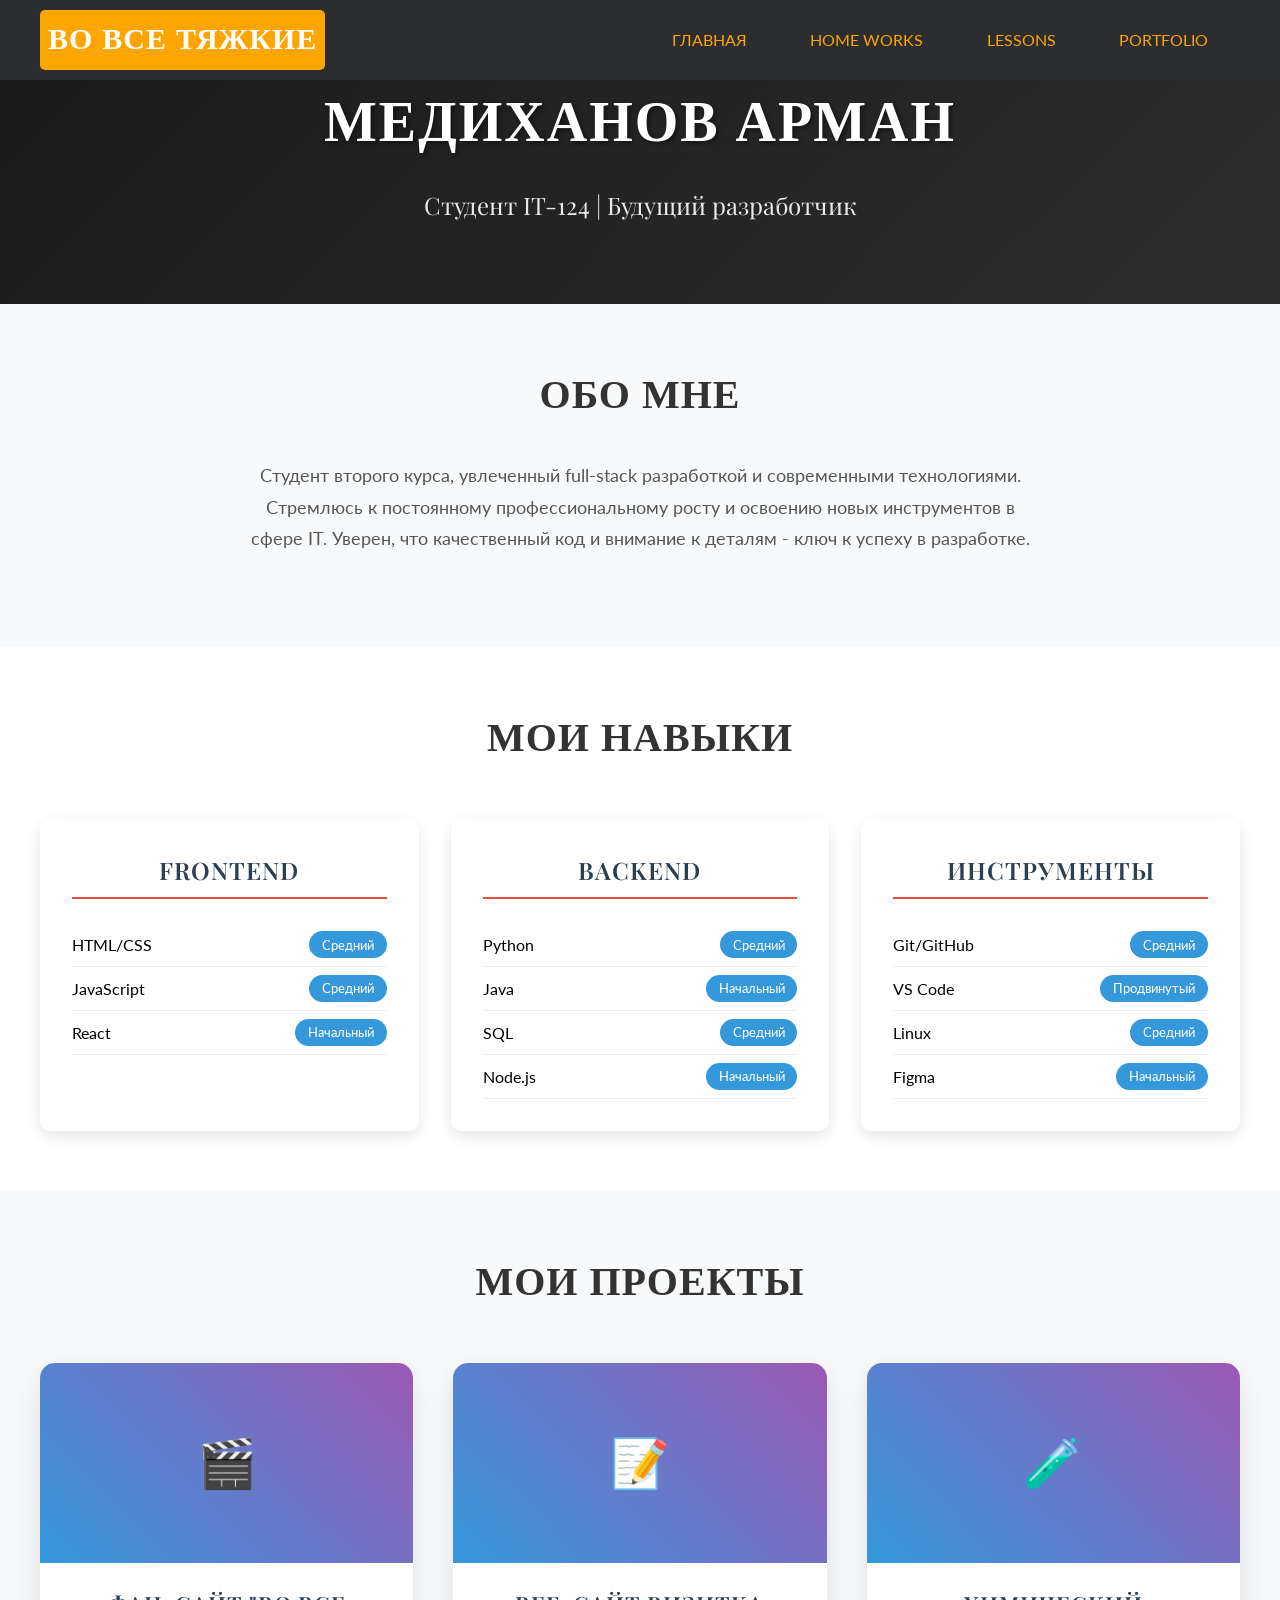
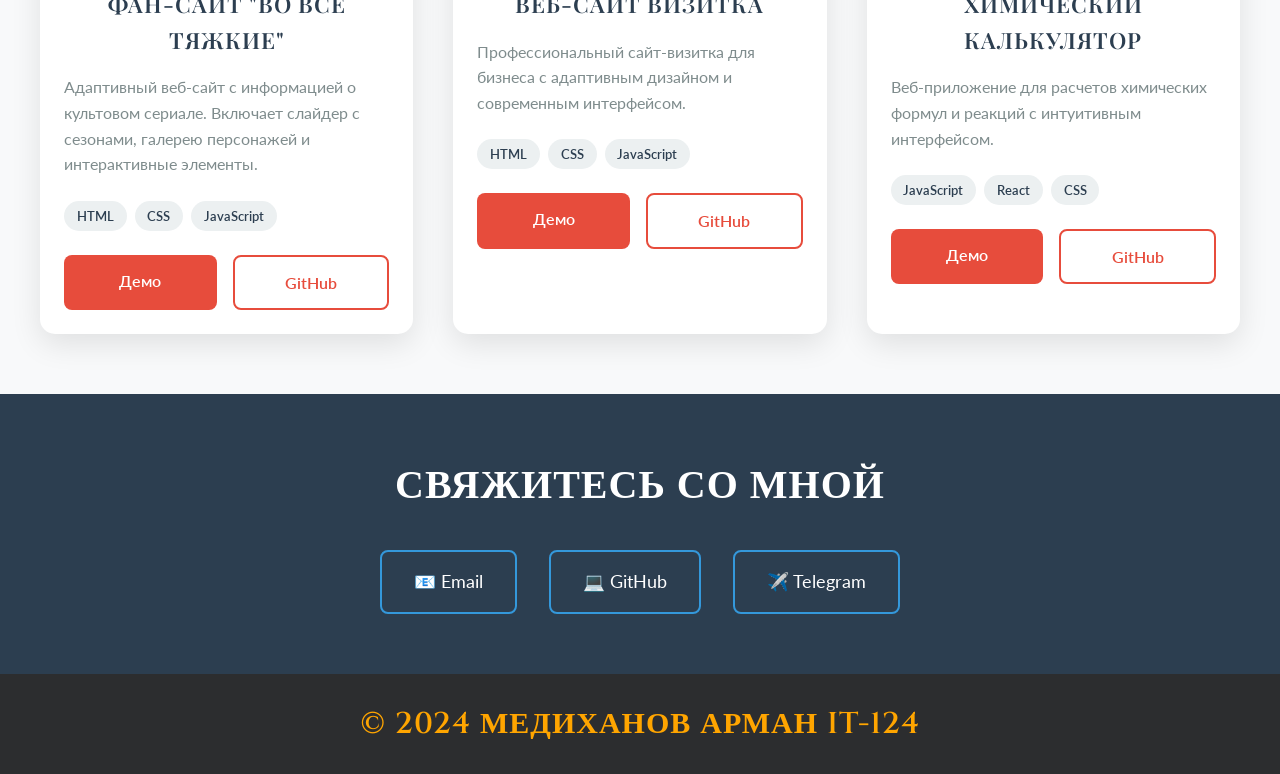
==== pages/portfolio.html @ 0711fdb1 "SECOND COMMIT" ====
<!DOCTYPE html>
<html lang="ru">
<head>
    <meta charset="UTF-8">
    <title>Моё Портфолио - Медиханов Арман</title>
    <link rel="stylesheet" href="../css/style.css">
    <link rel="stylesheet" href="../css/core.css">
    <link rel="preconnect" href="https://fonts.googleapis.com">
    <link rel="preconnect" href="https://fonts.gstatic.com" crossorigin>
    <link href="https://fonts.googleapis.com/css2?family=Cinzel:wght@400;600;700&family=Playfair+Display:wght@400;500;600&family=Lato:wght@300;400;700&display=swap" rel="stylesheet">
</head>
<body>

<div class="wrapper">
    <div class="header">
        <div class="container">
            <div class="inner_header">
                <a href="../index.html">
                    <div class="logotype">
                        <h2>Во все тяжкие</h2>
                    </div>
                </a>
                <ul class="menu">
                    <li class="menu_link">
                        <a href="../index.html">Главная</a>
                    </li>
                    <li class="menu_link">
                        <a href="home_works.html">Home Works</a>
                    </li>
                    <li class="menu_link">
                        <a href="lessons.html">Lessons</a>
                    </li>
                    <li class="menu_link">
                        <a href="portfolio.html">Portfolio</a>
                    </li>
                </ul>
            </div>
        </div>
    </div>

    <!-- Герой секция -->
    <section class="portfolio-hero fade-in">
        <div class="container">
            <h1>Медиханов Арман</h1>
            <div class="subtitle">Студент IT-124 | Будущий разработчик</div>
        </div>
    </section>

    <!-- Обо мне -->
    <section class="about-section">
        <div class="container">
            <div class="about-content fade-in">
                <h2>Обо мне</h2>
                <div class="about-text">
                    <p>Студент второго курса, увлеченный full-stack разработкой и современными технологиями. 
                    Стремлюсь к постоянному профессиональному росту и освоению новых инструментов в сфере IT. 
                    Уверен, что качественный код и внимание к деталям - ключ к успеху в разработке.</p>
                </div>
            </div>
        </div>
    </section>

    <!-- Навыки -->
    <section class="skills-section">
        <div class="container">
            <h2>Мои навыки</h2>
            <div class="skills-grid">
                <div class="skill-category fade-in">
                    <h3>Frontend</h3>
                    <ul class="skill-list">
                        <li>HTML/CSS <span class="skill-level">Средний</span></li>
                        <li>JavaScript <span class="skill-level">Средний</span></li>
                        <li>React <span class="skill-level">Начальный</span></li>
                    </ul>
                </div>
                <div class="skill-category fade-in">
                    <h3>Backend</h3>
                    <ul class="skill-list">
                        <li>Python <span class="skill-level">Средний</span></li>
                        <li>Java <span class="skill-level">Начальный</span></li>
                        <li>SQL <span class="skill-level">Средний</span></li>
                        <li>Node.js <span class="skill-level">Начальный</span></li>
                    </ul>
                </div>
                <div class="skill-category fade-in">
                    <h3>Инструменты</h3>
                    <ul class="skill-list">
                        <li>Git/GitHub <span class="skill-level">Средний</span></li>
                        <li>VS Code <span class="skill-level">Продвинутый</span></li>
                        <li>Linux <span class="skill-level">Средний</span></li>
                        <li>Figma <span class="skill-level">Начальный</span></li>
                    </ul>
                </div>
            </div>
        </div>
    </section>

    <!-- Проекты -->
    <section class="projects-section">
        <div class="container">
            <h2>Мои проекты</h2>
            <div class="projects-grid">
                <!-- Проект 1 -->
                <div class="project-card fade-in">
                    <div class="project-image">
                        🎬
                    </div>
                    <div class="project-content">
                        <h3>Фан-сайт "Во все тяжкие"</h3>
                        <p>Адаптивный веб-сайт с информацией о культовом сериале. Включает слайдер с сезонами, галерею персонажей и интерактивные элементы.</p>
                        <div class="tech-stack">
                            <span class="tech-tag">HTML</span>
                            <span class="tech-tag">CSS</span>
                            <span class="tech-tag">JavaScript</span>
                        </div>
                        <div class="project-links">
                            <a href="../index.html" class="project-link primary">Демо</a>
                            <a href="#" class="project-link secondary">GitHub</a>
                        </div>
                    </div>
                </div>

                <!-- Проект 2 -->
                <div class="project-card fade-in">
                    <div class="project-image">
                        📝
                    </div>
                    <div class="project-content">
                        <h3>Веб-сайт визитка</h3>
                        <p>Профессиональный сайт-визитка для бизнеса с адаптивным дизайном и современным интерфейсом.</p>
                        <div class="tech-stack">
                            <span class="tech-tag">HTML</span>
                            <span class="tech-tag">CSS</span>
                            <span class="tech-tag">JavaScript</span>
                        </div>
                        <div class="project-links">
                            <a href="https://example.com" class="project-link primary">Демо</a>
                            <a href="#" class="project-link secondary">GitHub</a>
                        </div>
                    </div>
                </div>

                <!-- Проект 3 -->
                <div class="project-card fade-in">
                    <div class="project-image">
                        🧪
                    </div>
                    <div class="project-content">
                        <h3>Химический калькулятор</h3>
                        <p>Веб-приложение для расчетов химических формул и реакций с интуитивным интерфейсом.</p>
                        <div class="tech-stack">
                            <span class="tech-tag">JavaScript</span>
                            <span class="tech-tag">React</span>
                            <span class="tech-tag">CSS</span>
                        </div>
                        <div class="project-links">
                            <a href="#" class="project-link primary">Демо</a>
                            <a href="#" class="project-link secondary">GitHub</a>
                        </div>
                    </div>
                </div>
            </div>
        </div>
    </section>

    <!-- Контакты -->
    <section class="contact-section">
        <div class="container">
            <h2>Свяжитесь со мной</h2>
            <div class="contact-links">
                <a href="" class="contact-link">
                    📧 Email
                </a>
                <a href="" class="contact-link">
                    💻 GitHub
                </a>
                <a href="" class="contact-link">
                    ✈️ Telegram
                </a>
            </div>
        </div>
    </section>

    <!-- Футер -->
    <div class="footer">
        <div class="container">
            <a href="#">
                <div class="inner_footer">
                    <h2>© 2024 Медиханов Арман IT-124</h2>
                </div>
            </a>
        </div>
    </div>
</div>

<script>
// Простая анимация появления элементов при скролле
const observerOptions = {
    threshold: 0.1,
    rootMargin: '0px 0px -50px 0px'
};

const observer = new IntersectionObserver((entries) => {
    entries.forEach(entry => {
        if (entry.isIntersecting) {
            entry.target.style.opacity = '1';
            entry.target.style.transform = 'translateY(0)';
        }
    });
}, observerOptions);

// Применяем к элементам с классом fade-in
document.addEventListener('DOMContentLoaded', () => {
    const fadeElements = document.querySelectorAll('.fade-in');
    fadeElements.forEach(el => {
        el.style.opacity = '0';
        el.style.transform = 'translateY(30px)';
        el.style.transition = 'opacity 0.6s ease, transform 0.6s ease';
        observer.observe(el);
    });
});
</script>

</body>
<script src="../js/main.js"></script>
<script src="../js/modal.js"></script>
</html>
---- css/style.css ----
/* HEADER */

.header {
    height: 80px;
    background: #2c2d2f;
    display: flex;
    align-items: center;
    width: 100%;
    position: fixed;
    top: 0;
    z-index: 2;
}

.inner_header {
    height: 100%;
    display: flex;
    align-items: center;
    justify-content: space-between;
}

/* LOGOTYPE */

.logotype {
    display: flex;
    align-items: center;
    justify-content: center;
    font-size: 22px;
    height: 60px;
    width: fit-content;
    background: var(--orange);
    padding: 8px;
    color: white;
    border-radius: 5px;
    cursor: pointer;
}

/* HEADER MENU */

.menu {
    display: flex;
    justify-content: space-around;
    width: 600px;
}

.menu_link a {
    color: var(--orange);
    text-transform: uppercase;
}

.menu_link a:hover {
    text-decoration: underline;
}

/* MAIN BLOCK */

.main_block {
    padding: 100px 0;
    background: black;
}

/* BUTTONS COLOR PICKER */

.colors-buttons {
    display: flex;
    justify-content: space-between;
    margin-top: 50px;
}

.btn-color {
    border-radius: 20px;
    border-color: white !important;
}

/* FOOTER */

.footer {
    background: #2c2d2f;
    width: 100%;
}

.inner_footer {
    display: flex;
    align-items: center;
    justify-content: center;
    height: 100px;
}

.footer h2 {
    text-transform: uppercase;
    color: var(--orange);
    font-weight: 600;
}


/* SLIDER BLOCK */

.slider_block {
    padding: 100px 0;
    background: black;
}

.slider {
    position: relative;
    width: 100%;
    height: 300px;
    overflow: hidden;
    border: 3px solid var(--orange);
    border-radius: 20px;
    display: flex;
    align-items: center;
    justify-content: space-between;
    padding: 0 30px;
}

.slide {
    position: absolute;
    top: 60px;
    left: 0;
    width: 100%;
    height: 100%;
    display: none;
    transition: opacity 0.5s ease-in-out;
}

.slide_card {
    color: white;
    margin: 0 auto;
    width: 500px;
    text-align: center;
}

.slide_card h3 {
    color: white;
    text-transform: uppercase;
    font-size: 22px;
}

.slide_card p {
    font-size: 16px;
    text-align: justify;
    margin: 10px 0;
}

.slide_card a {
    color: var(--orange);
    text-decoration: underline;
}

.slide.active_slide {
    display: block;
}

/* VIDEO BLOCK */

.block_video {
    background: black;
    padding: 100px 0;
}

.inner_block_video {
    display: flex;
    justify-content: center;
    margin-top: 50px;
}

/* MODAL */

.modal {
    position: fixed;
    height: 100%;
    width: 100%;
    top: 0;
    left: 0;
    z-index: 2;
    background: rgba(0, 0, 0, 0.8);
    display: none;
}

.modal_dialog {
    max-width: 500px;
    margin: 150px auto;
}

.modal_content {
    position: relative;
    width: 100%;
    padding: 40px;
    background-color: black;
    border: 2px solid var(--orange);
    border-radius: 4px;
    max-height: 80vh;
    overflow-y: auto;
}

.modal_content form {
    display: flex;
    flex-direction: column;
    align-items: center;
}

.modal_close {
    position: absolute;
    top: 8px;
    right: 14px;
    font-size: 30px;
    color: red;
    opacity: 0.5;
    font-weight: 700;
    border: none;
    background-color: transparent;
    cursor: pointer;
}

.modal_title {
    text-align: center;
    font-size: 22px;
    text-transform: uppercase;
    color: white;
}

.modal_input, .btn_min {
    width: 100% !important;
    margin-top: 10px;
}


/*-------BOTTLE-------*/

.botlle {
    background: black;
    padding: 100px 0;
}

.bottle_inner {
    display: flex;
    justify-content: center;
    align-items: center;
}

.bowl {
    position: relative;
    width: 300px;
    height: 300px;
    background: rgba(255, 255, 255, 0.1);
    border-radius: 50%;
    border: 8px solid transparent;
    animation: animate 5s linear infinite;
    transform-origin: bottom center;
    animation-play-state: run;
}

@keyframes animate {
    0% {
        transform: rotate(0deg);
    }
    25% {
        transform: rotate(22deg);
    }
    50% {
        transform: rotate(0deg);
    }
    75% {
        transform: rotate(-22deg);
    }
    100% {
        filter: hue-rotate(360deg);
    }
}

.bowl::before {
    content: "";
    position: absolute;
    top: -15px;
    left: 50%;
    transform: translateX(-50%);
    width: 40%;
    height: 30px;
    border: 15px solid #444;
    border-radius: 50%;
    box-shadow: 0 10px #222;

}

.bowl::after {
    content: "";
    position: absolute;
    top: 35%;
    left: 50%;
    transform: translate(-50%, -50%);
    width: 150px;
    height: 60px;
    background: rgba(255, 255, 255, 0.05);
    transform-origin: center;
    animation: animatebowlshadow 5s linear infinite;
    border-radius: 50%;
    animation-play-state: running;

}


@keyframes animatebowlshadow {
    0% {
        left: 50%;
        width: 150px;
        height: 60px;
    }
    25% {
        left: 55%;
        width: 140px;
        height: 65px;
    }
    50% {
        left: 50%;
        width: 150px;
        height: 60px;
    }
    75% {
        left: 45%;
        width: 140px;
        height: 65px;
    }
    100% {


    }
}


.liquid {
    position: absolute;
    top: 50%;
    left: 5px;
    right: 5px;
    bottom: 5px;
    background: #1ae907;
    border-bottom-left-radius: 150px;
    border-bottom-right-radius: 150px;
    filter: drop-shadow(0 0 80px #1ae907);
    transform-origin: top center;
    animation: animateliquid 5s linear infinite;
    animation-play-state: running;
}

@keyframes animateliquid {
    0% {
        transform: rotate(0deg);
    }
    25% {
        transform: rotate(-22deg);
    }
    30% {
        transform: rotate(-23deg);
    }
    50% {
        transform: rotate(0deg);
    }
    75% {
        transform: rotate(22deg);
    }
    80% {
        transform: rotate(23deg);
    }
    100% {
        transform: rotate(0deg);
    }


}

.liquid::before {
    content: "";
    position: absolute;
    top: -10px;
    width: 100%;
    height: 20px;
    background: #15be05;
    border-radius: 50%;
    filter: drop-shadow(0 0 80px #15be05);
}

.shadow {
    position: absolute;
    top: calc(50% + 150px);
    left: 50%;
    transform: translate(-50%, -50%);
    width: 260px;
    height: 40px;
    background: rgba(0, 0, 0, 0.5);
    border-radius: 50%;
    animation: animateshadow 5s linear infinite;
    animation-play-state: running;

}

@keyframes animateshadow {
    0% {
        left: 50%;
        width: 260px;
        height: 40px;
        top: calc(50% + 150px);

    }

    25% {
        left: 55%;
        width: 265px;
        height: 30px;
        top: calc(50% + 130px);

    }
    50% {
        left: 50%;
        width: 260px;
        height: 40px;
        top: calc(50% + 150px);

    }
    75% {
        left: 45%;
        width: 265px;
        height: 30px;
        top: calc(50% + 130px);

    }
    100% {
    }
}

/* FILM GALLERY */

.film_gallery {
    background: black;
    padding: 100px 0;
}

.inner_gallery {
    display: grid;
    grid-template-columns: repeat(3, 1fr);
    gap: 30px;
    margin-top: 50px;
}

.gallery_item {
    position: relative;
    border: 3px solid var(--orange);
    border-radius: 10px;
    overflow: hidden;
    transition: transform 0.3s ease;
}

.gallery_item:hover {
    transform: translateY(-10px);
}

.gallery_item img {
    width: 100%;
    height: 400px;
    object-fit: cover;
    display: block;
}

.film_info {
    position: absolute;
    bottom: 0;
    left: 0;
    right: 0;
    background: rgba(0, 0, 0, 0.8);
    padding: 15px;
    text-align: center;
}

.film_info h4 {
    color: var(--orange);
    margin-bottom: 5px;
}

.film_info p {
    color: white;
    font-size: 16px;
}

/* QUOTES BLOCK */

.quotes_block {
    background: black;
    padding: 100px 0;
}

.inner_quotes {
    display: grid;
    grid-template-columns: repeat(3, 1fr);
    gap: 30px;
    margin-top: 50px;
}

.quote_item {
    background: rgba(255, 165, 0, 0.1);
    border: 2px solid var(--orange);
    border-radius: 10px;
    padding: 30px;
    text-align: center;
    transition: background 0.3s ease;
}

.quote_item:hover {
    background: rgba(255, 165, 0, 0.2);
}

.quote_item p {
    color: white;
    font-size: 20px;
    font-style: italic;
    margin-bottom: 15px;
}

.quote_item span {
    color: var(--orange);
    font-size: 16px;
}

/* PORTFOLIO */
/* Стили для портфолио */

/* ===== PORTFOLIO STYLES ===== */
.portfolio-hero {
    background: linear-gradient(135deg, #1a1a1a 0%, #2d2d2d 100%);
    color: white;
    padding: 80px 0;
    text-align: center;
    font-family: 'Cinzel', serif;
}

.portfolio-hero h1 {
    font-size: 3.5rem;
    margin-bottom: 1rem;
    font-weight: 700;
    text-shadow: 2px 2px 4px rgba(0,0,0,0.5);
}

.portfolio-hero .subtitle {
    font-size: 1.5rem;
    font-family: 'Playfair Display', serif;
    opacity: 0.9;
}

.about-section {
    padding: 60px 0;
    background: #f8f9fa;
}

.about-content {
    max-width: 800px;
    margin: 0 auto;
    text-align: center;
}

.about-content h2 {
    font-family: 'Cinzel', serif;
    font-size: 2.5rem;
    margin-bottom: 2rem;
    color: #333;
}

.about-text {
    font-family: 'Lato', sans-serif;
    font-size: 1.1rem;
    line-height: 1.8;
    color: #555;
    margin-bottom: 2rem;
}

.skills-section {
    padding: 60px 0;
    background: white;
}

.skills-section h2 {
    font-family: 'Cinzel', serif;
    text-align: center;
    font-size: 2.5rem;
    margin-bottom: 3rem;
    color: #333;
}

.skills-grid {
    display: grid;
    grid-template-columns: repeat(auto-fit, minmax(250px, 1fr));
    gap: 2rem;
    max-width: 1200px;
    margin: 0 auto;
}

.skill-category {
    background: #fff;
    padding: 2rem;
    border-radius: 10px;
    box-shadow: 0 5px 15px rgba(0,0,0,0.1);
    transition: transform 0.3s ease;
}

.skill-category:hover {
    transform: translateY(-5px);
}

.skill-category h3 {
    font-family: 'Playfair Display', serif;
    font-size: 1.5rem;
    margin-bottom: 1.5rem;
    color: #2c3e50;
    border-bottom: 2px solid #e74c3c;
    padding-bottom: 0.5rem;
}

.skill-list {
    list-style: none;
    padding: 0;
}

.skill-list li {
    font-family: 'Lato', sans-serif;
    padding: 0.5rem 0;
    border-bottom: 1px solid #ecf0f1;
    display: flex;
    justify-content: space-between;
    align-items: center;
}

.skill-level {
    background: #3498db;
    color: white;
    padding: 0.2rem 0.8rem;
    border-radius: 20px;
    font-size: 0.8rem;
}

.projects-section {
    padding: 60px 0;
    background: #f8f9fa;
}

.projects-section h2 {
    font-family: 'Cinzel', serif;
    text-align: center;
    font-size: 2.5rem;
    margin-bottom: 3rem;
    color: #333;
}

.projects-grid {
    display: grid;
    grid-template-columns: repeat(auto-fit, minmax(350px, 1fr));
    gap: 2.5rem;
    max-width: 1200px;
    margin: 0 auto;
}

.project-card {
    background: white;
    border-radius: 15px;
    overflow: hidden;
    box-shadow: 0 10px 30px rgba(0,0,0,0.1);
    transition: all 0.3s ease;
    position: relative;
}

.project-card:hover {
    transform: translateY(-10px);
    box-shadow: 0 20px 40px rgba(0,0,0,0.15);
}

.project-image {
    height: 200px;
    background: linear-gradient(45deg, #3498db, #9b59b6);
    display: flex;
    align-items: center;
    justify-content: center;
    color: white;
    font-size: 3rem;
}

.project-content {
    padding: 1.5rem;
}

.project-content h3 {
    font-family: 'Playfair Display', serif;
    font-size: 1.4rem;
    margin-bottom: 1rem;
    color: #2c3e50;
}

.project-content p {
    font-family: 'Lato', sans-serif;
    color: #7f8c8d;
    line-height: 1.6;
    margin-bottom: 1.5rem;
}

.tech-stack {
    display: flex;
    flex-wrap: wrap;
    gap: 0.5rem;
    margin-bottom: 1.5rem;
}

.tech-tag {
    background: #ecf0f1;
    color: #2c3e50;
    padding: 0.3rem 0.8rem;
    border-radius: 15px;
    font-size: 0.8rem;
    font-family: 'Lato', sans-serif;
    font-weight: 600;
}

.project-links {
    display: flex;
    gap: 1rem;
}

.project-link {
    flex: 1;
    text-align: center;
    padding: 0.8rem;
    border-radius: 8px;
    text-decoration: none;
    font-family: 'Lato', sans-serif;
    font-weight: 600;
    transition: all 0.3s ease;
}

.project-link.primary {
    background: #e74c3c;
    color: white;
}

.project-link.secondary {
    background: transparent;
    color: #e74c3c;
    border: 2px solid #e74c3c;
}

.project-link:hover {
    transform: scale(1.05);
}

.contact-section {
    padding: 60px 0;
    background: #2c3e50;
    color: white;
    text-align: center;
}

.contact-section h2 {
    font-family: 'Cinzel', serif;
    font-size: 2.5rem;
    margin-bottom: 2rem;
}

.contact-links {
    display: flex;
    justify-content: center;
    gap: 2rem;
    flex-wrap: wrap;
}

.contact-link {
    display: flex;
    align-items: center;
    gap: 0.5rem;
    color: white;
    text-decoration: none;
    font-family: 'Lato', sans-serif;
    font-size: 1.1rem;
    padding: 1rem 2rem;
    border: 2px solid #3498db;
    border-radius: 8px;
    transition: all 0.3s ease;
}

.contact-link:hover {
    background: #3498db;
    transform: translateY(-3px);
}

/* Анимации */
@keyframes fadeInUp {
    from {
        opacity: 0;
        transform: translateY(30px);
    }
    to {
        opacity: 1;
        transform: translateY(0);
    }
}

.fade-in {
    animation: fadeInUp 0.8s ease-out;
}

/* Адаптивность */
@media (max-width: 768px) {
    .portfolio-hero h1 {
        font-size: 2.5rem;
    }
    
    .skills-grid {
        grid-template-columns: 1fr;
    }
    
    .projects-grid {
        grid-template-columns: 1fr;
    }
    
    .contact-links {
        flex-direction: column;
        align-items: center;
    }
}
---- css/core.css ----
* {
    margin: 0;
    padding: 0;
    box-sizing: border-box;
}

.container {
    width: 1200px;
    margin: 0 auto;
}

body {
    font-family: 'Lato', 'Segoe UI', Tahoma, Geneva, Verdana, sans-serif;
    background: #c2d0d0;
    line-height: 1.6;
    font-weight: 400;
}

.btn {
    width: 250px;
    height: 50px;
    font-size: 20px;
    cursor: pointer;
    border: 1px solid var(--orange);
    background: black;
    color: var(--orange);
    border-radius: 8px;
}

.btn:hover {
    background: #414349;
}

.btn:active {
    background: #56585D;
    border: 2px solid var(--orange);
}

a {
    text-decoration: none;
}

li {
    list-style: none;
}

h1 {
    font-family: 'Cinzel', 'Georgia', 'Times New Roman', serif;
    font-size: 70px;
    color: white;
    text-align: center;
    margin: 0 auto;
    text-transform: uppercase;
    font-weight: 700;
    letter-spacing: 2px;
}

h2 {
   font-family: 'Cinzel', 'Georgia', 'Times New Roman', serif;
    font-size: 30px;
    color: white;
    text-align: center;
    margin: 0 auto;
    text-transform: uppercase;
    font-weight: 600;
    letter-spacing: 1px;
}

h3 {
    font-family: 'Playfair Display', 'Georgia', serif;
    font-size: 30px;
    color: white;
    text-align: center;
    margin: 0 auto;
    text-transform: uppercase;
    font-weight: 600;
    letter-spacing: 1px;
}

h4 {
    font-family: 'Playfair Display', 'Georgia', serif;
    font-size: 24px;
    color: white;
    text-transform: uppercase;
    font-weight: 600;
}

strong {
    color: #F79300;
}

label {
    font-size: 24px;
    color: var(--orange);
}

input {
    width: 350px;
    height: 50px;
    font-size: 20px;
    padding-left: 5px;
    color: var(--orange);
    background: black;
    border: 2px solid var(--orange);
}

.checker {
    color: white;
    font-size: 30px;
}

.btn-slide {
    display: block;
    width: 100px;
    height: 100px;
    background: var(--orange);
    color: black;
    font-size: 20px;
    text-transform: uppercase;
    border-radius: 50%;
    font-weight: 800;
    z-index: 1;
}

.btn-slide:hover {
    background: #b68733 !important;
    cursor: pointer;
    color: white;
}

:root {
    --orange: orange
}
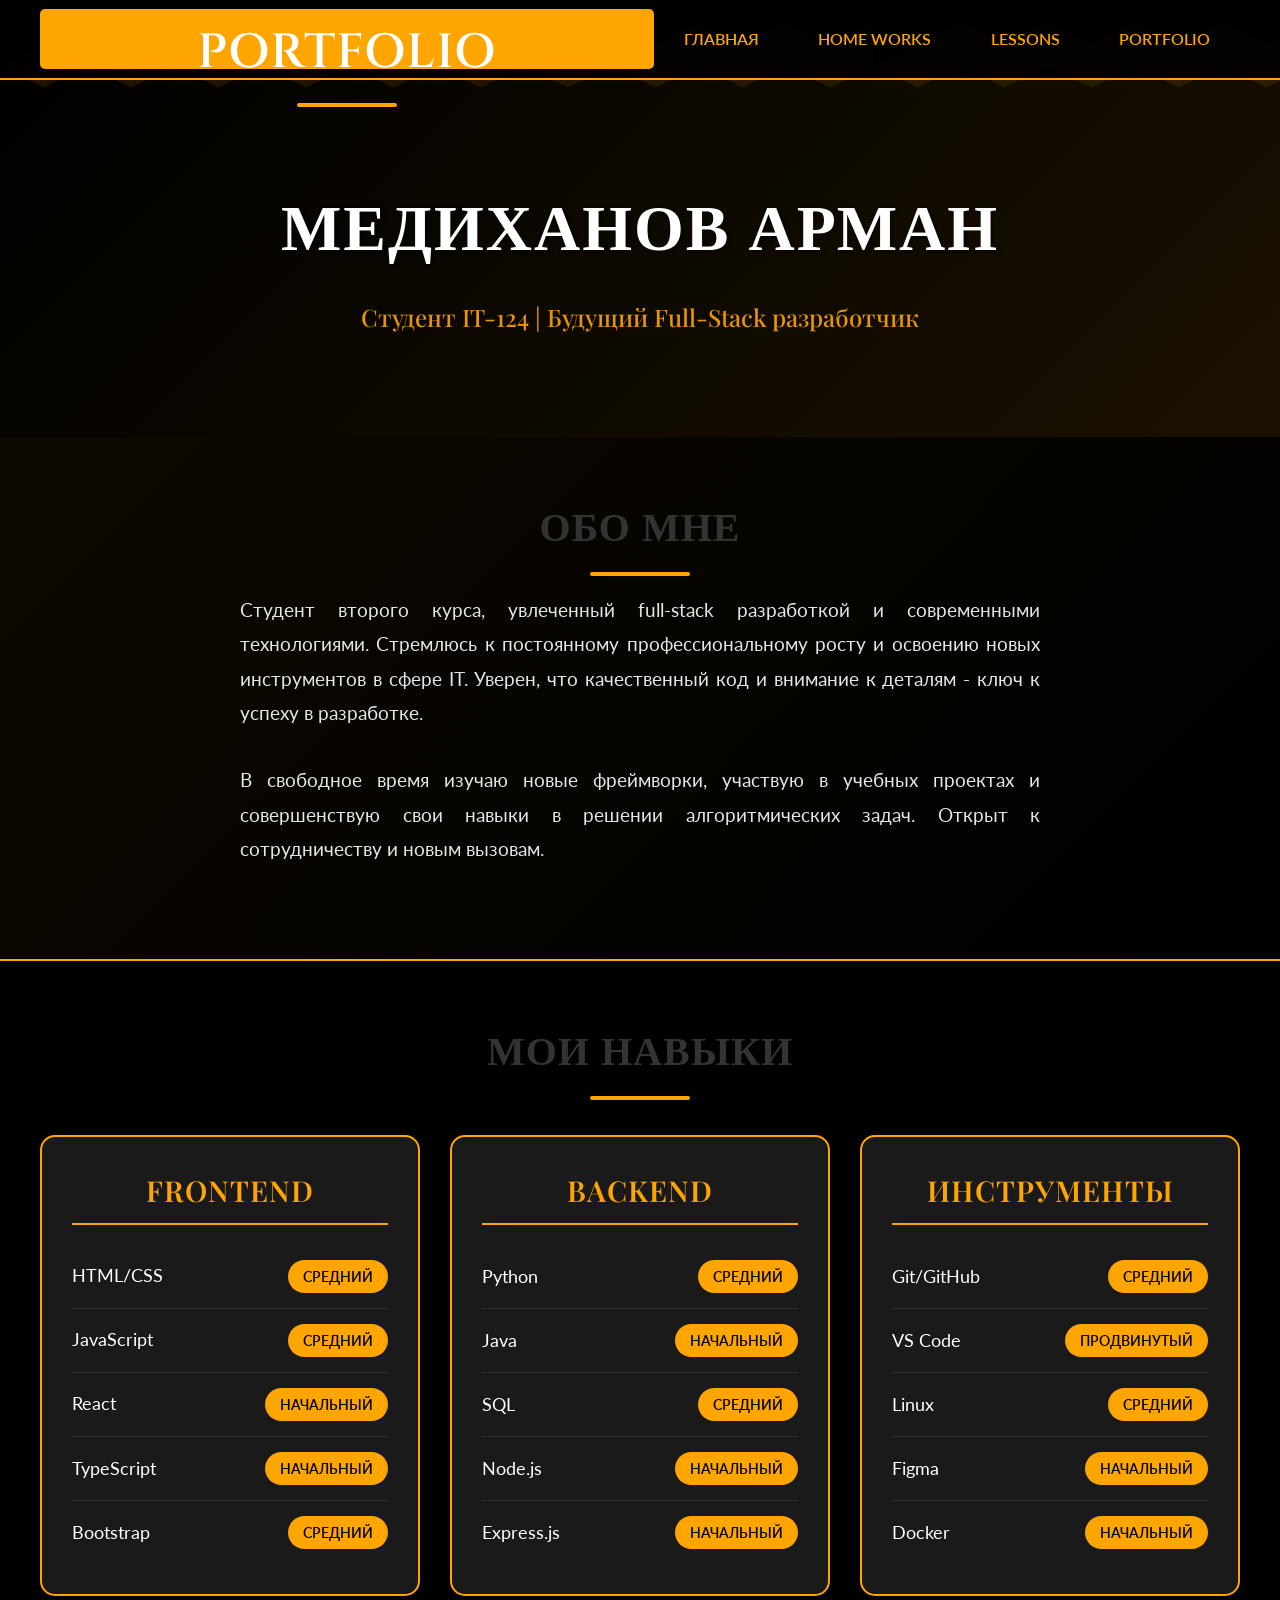
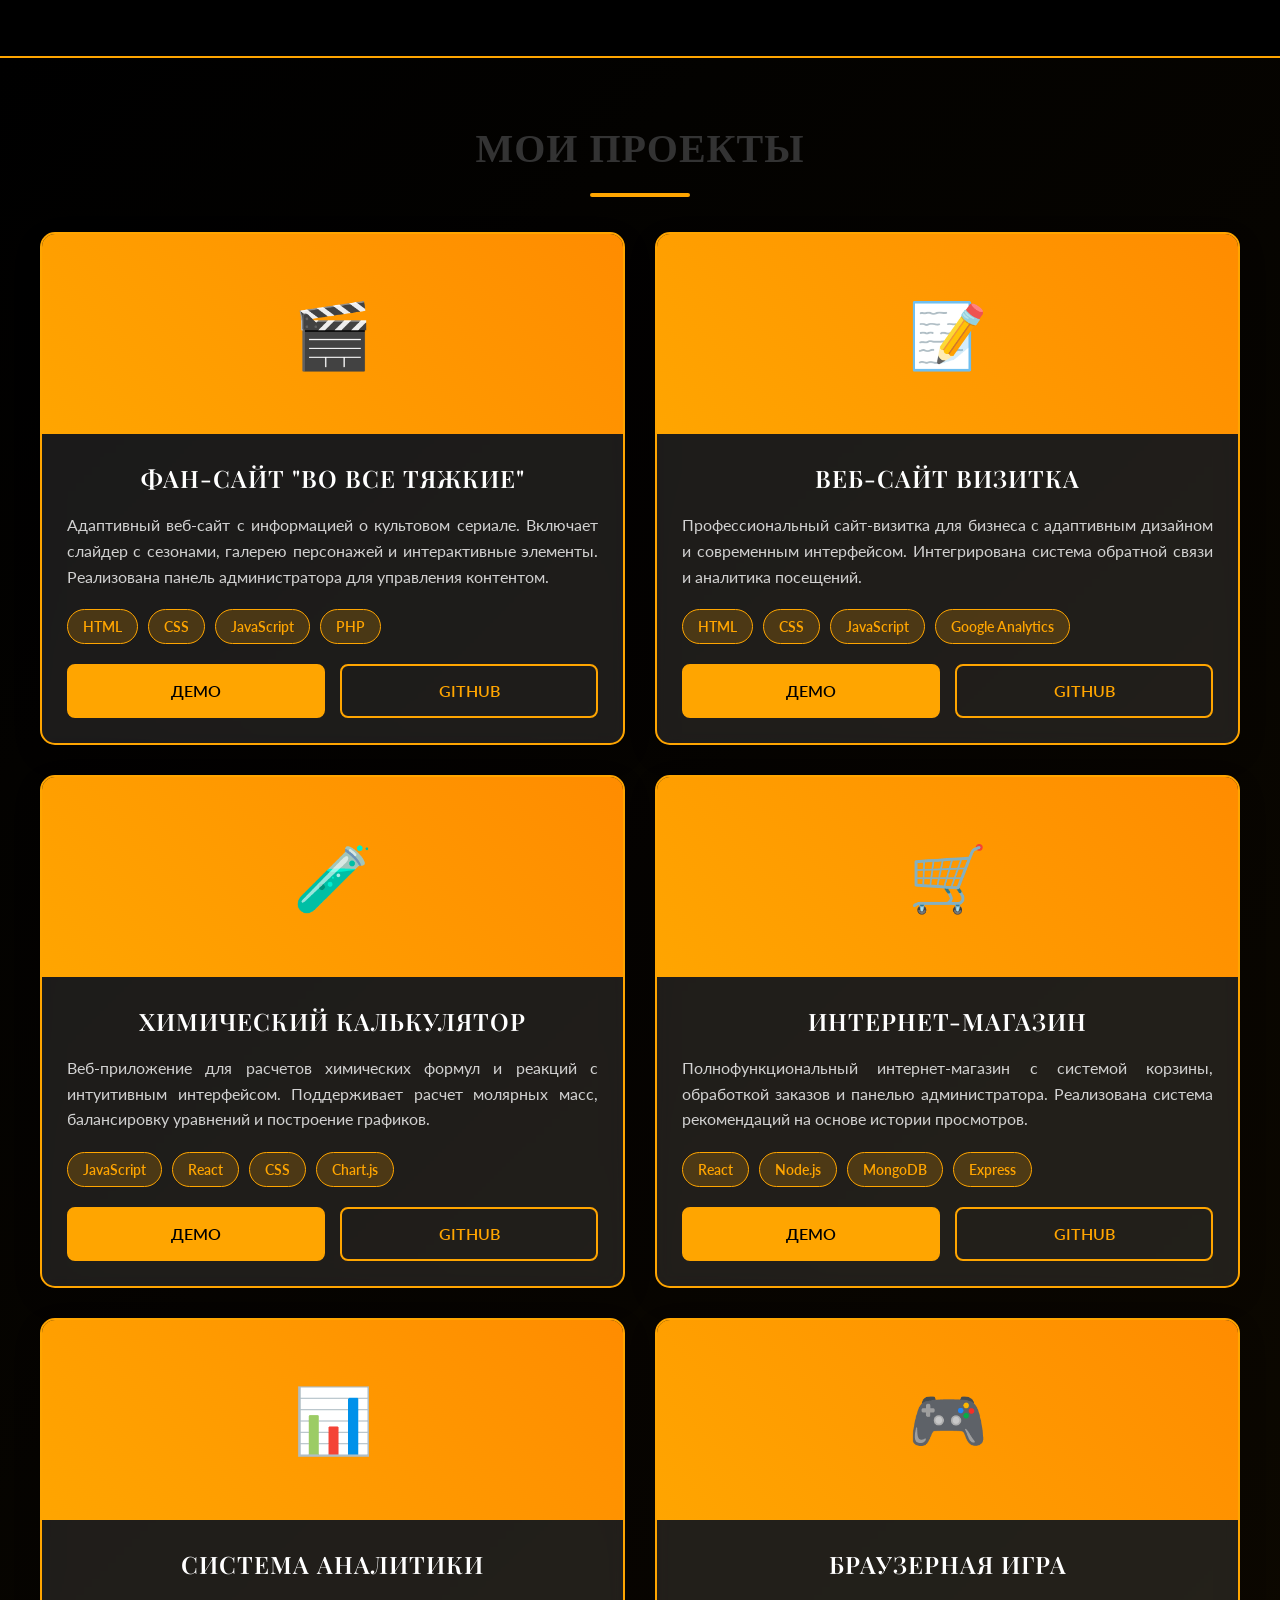
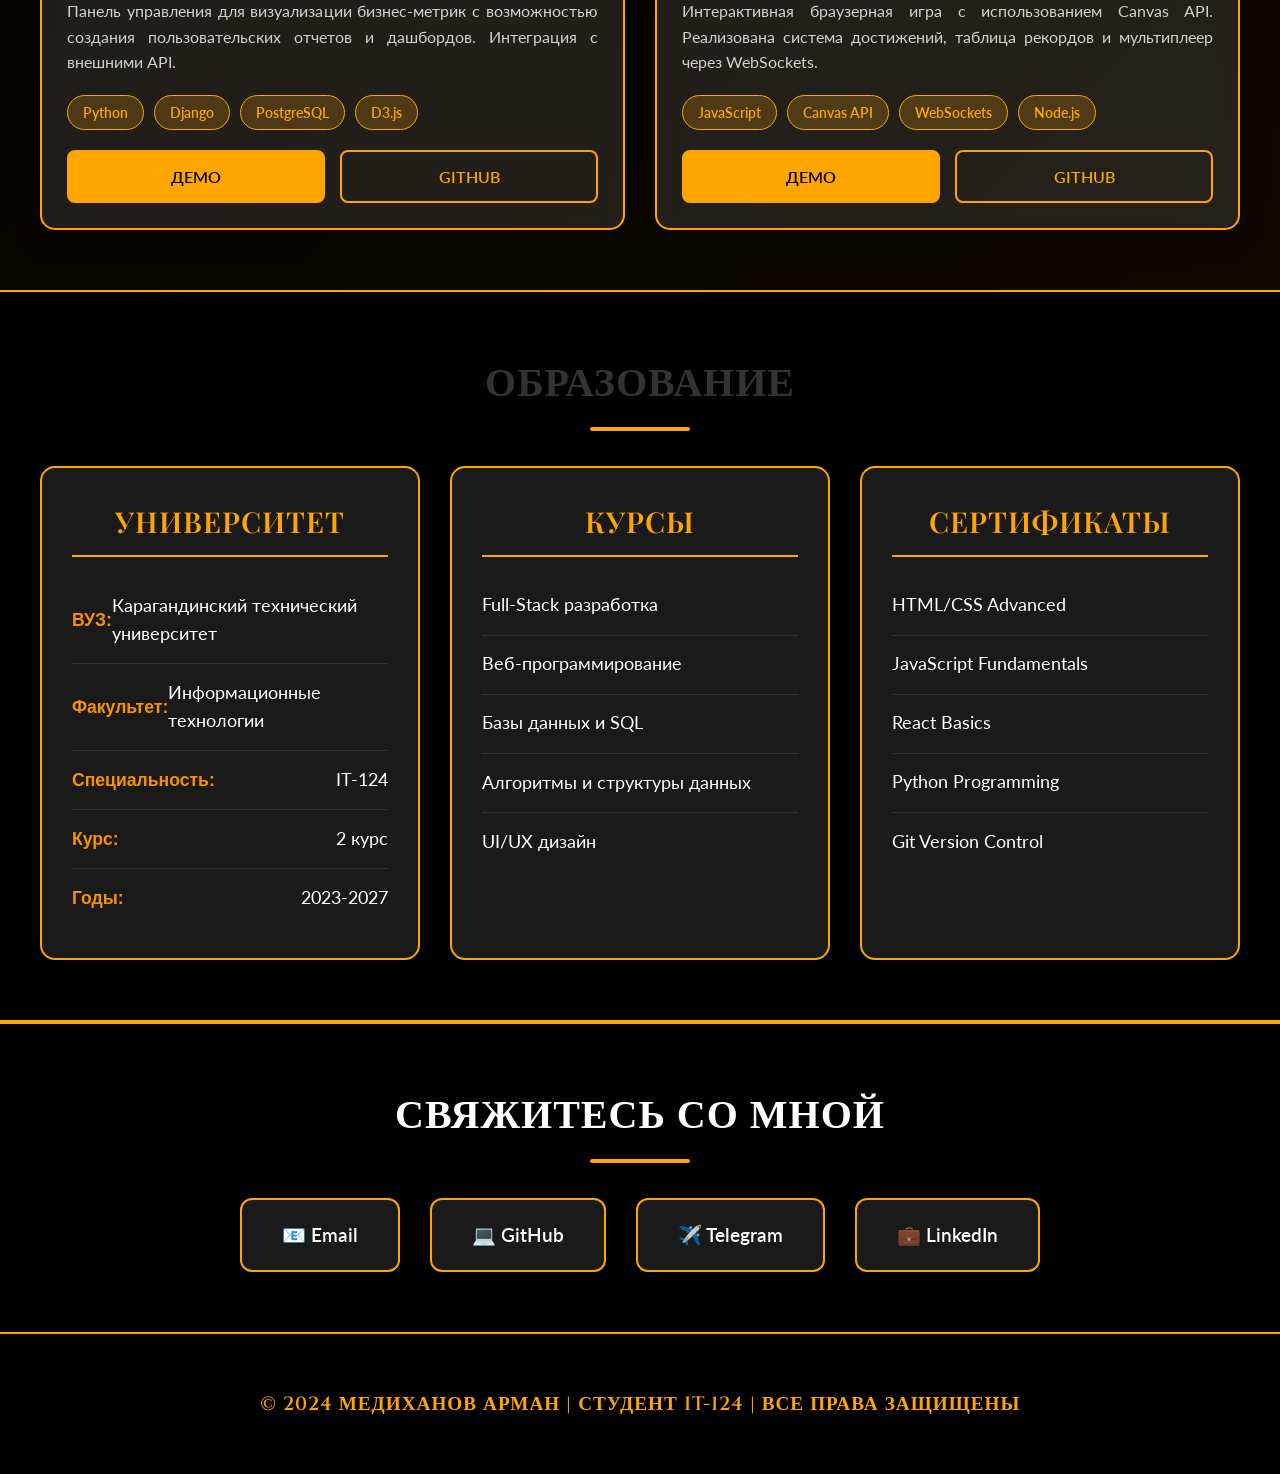
==== commit 588494db: "four" ====
--- a/pages/portfolio.html
+++ b/pages/portfolio.html
@@ -2,9 +2,11 @@
 <html lang="ru">
 <head>
     <meta charset="UTF-8">
+    <meta name="viewport" content="width=device-width, initial-scale=1.0">
     <title>Моё Портфолио - Медиханов Арман</title>
+    <link rel="stylesheet" href="../css/core.css">
     <link rel="stylesheet" href="../css/style.css">
-    <link rel="stylesheet" href="../css/core.css">
+    <link rel="stylesheet" href="../css/portfolio.css">
     <link rel="preconnect" href="https://fonts.googleapis.com">
     <link rel="preconnect" href="https://fonts.gstatic.com" crossorigin>
     <link href="https://fonts.googleapis.com/css2?family=Cinzel:wght@400;600;700&family=Playfair+Display:wght@400;500;600&family=Lato:wght@300;400;700&display=swap" rel="stylesheet">
@@ -17,7 +19,7 @@
             <div class="inner_header">
                 <a href="../index.html">
                     <div class="logotype">
-                        <h2>Во все тяжкие</h2>
+                        <h2>Portfolio Portfolio</h2>
                     </div>
                 </a>
                 <ul class="menu">
@@ -38,15 +40,13 @@
         </div>
     </div>
 
-    <!-- Герой секция -->
     <section class="portfolio-hero fade-in">
         <div class="container">
             <h1>Медиханов Арман</h1>
-            <div class="subtitle">Студент IT-124 | Будущий разработчик</div>
-        </div>
-    </section>
-
-    <!-- Обо мне -->
+            <div class="subtitle">Студент IT-124 | Будущий Full-Stack разработчик</div>
+        </div>
+    </section>
+
     <section class="about-section">
         <div class="container">
             <div class="about-content fade-in">
@@ -55,12 +55,13 @@
                     <p>Студент второго курса, увлеченный full-stack разработкой и современными технологиями. 
                     Стремлюсь к постоянному профессиональному росту и освоению новых инструментов в сфере IT. 
                     Уверен, что качественный код и внимание к деталям - ключ к успеху в разработке.</p>
-                </div>
-            </div>
-        </div>
-    </section>
-
-    <!-- Навыки -->
+                    <p>В свободное время изучаю новые фреймворки, участвую в учебных проектах и совершенствую 
+                    свои навыки в решении алгоритмических задач. Открыт к сотрудничеству и новым вызовам.</p>
+                </div>
+            </div>
+        </div>
+    </section>
+
     <section class="skills-section">
         <div class="container">
             <h2>Мои навыки</h2>
@@ -71,8 +72,11 @@
                         <li>HTML/CSS <span class="skill-level">Средний</span></li>
                         <li>JavaScript <span class="skill-level">Средний</span></li>
                         <li>React <span class="skill-level">Начальный</span></li>
-                    </ul>
-                </div>
+                        <li>TypeScript <span class="skill-level">Начальный</span></li>
+                        <li>Bootstrap <span class="skill-level">Средний</span></li>
+                    </ul>
+                </div>
+
                 <div class="skill-category fade-in">
                     <h3>Backend</h3>
                     <ul class="skill-list">
@@ -80,8 +84,10 @@
                         <li>Java <span class="skill-level">Начальный</span></li>
                         <li>SQL <span class="skill-level">Средний</span></li>
                         <li>Node.js <span class="skill-level">Начальный</span></li>
-                    </ul>
-                </div>
+                        <li>Express.js <span class="skill-level">Начальный</span></li>
+                    </ul>
+                </div>
+
                 <div class="skill-category fade-in">
                     <h3>Инструменты</h3>
                     <ul class="skill-list">
@@ -89,29 +95,31 @@
                         <li>VS Code <span class="skill-level">Продвинутый</span></li>
                         <li>Linux <span class="skill-level">Средний</span></li>
                         <li>Figma <span class="skill-level">Начальный</span></li>
-                    </ul>
-                </div>
-            </div>
-        </div>
-    </section>
-
-    <!-- Проекты -->
+                        <li>Docker <span class="skill-level">Начальный</span></li>
+                    </ul>
+                </div>
+            </div>
+        </div>
+    </section>
+
     <section class="projects-section">
         <div class="container">
             <h2>Мои проекты</h2>
             <div class="projects-grid">
-                <!-- Проект 1 -->
                 <div class="project-card fade-in">
                     <div class="project-image">
                         🎬
                     </div>
                     <div class="project-content">
                         <h3>Фан-сайт "Во все тяжкие"</h3>
-                        <p>Адаптивный веб-сайт с информацией о культовом сериале. Включает слайдер с сезонами, галерею персонажей и интерактивные элементы.</p>
+                        <p>Адаптивный веб-сайт с информацией о культовом сериале. Включает слайдер с сезонами, 
+                        галерею персонажей и интерактивные элементы. Реализована панель администратора для 
+                        управления контентом.</p>
                         <div class="tech-stack">
                             <span class="tech-tag">HTML</span>
                             <span class="tech-tag">CSS</span>
                             <span class="tech-tag">JavaScript</span>
+                            <span class="tech-tag">PHP</span>
                         </div>
                         <div class="project-links">
                             <a href="../index.html" class="project-link primary">Демо</a>
@@ -120,18 +128,19 @@
                     </div>
                 </div>
 
-                <!-- Проект 2 -->
                 <div class="project-card fade-in">
                     <div class="project-image">
                         📝
                     </div>
                     <div class="project-content">
                         <h3>Веб-сайт визитка</h3>
-                        <p>Профессиональный сайт-визитка для бизнеса с адаптивным дизайном и современным интерфейсом.</p>
+                        <p>Профессиональный сайт-визитка для бизнеса с адаптивным дизайном и современным интерфейсом. 
+                        Интегрирована система обратной связи и аналитика посещений.</p>
                         <div class="tech-stack">
                             <span class="tech-tag">HTML</span>
                             <span class="tech-tag">CSS</span>
                             <span class="tech-tag">JavaScript</span>
+                            <span class="tech-tag">Google Analytics</span>
                         </div>
                         <div class="project-links">
                             <a href="https://example.com" class="project-link primary">Демо</a>
@@ -140,18 +149,19 @@
                     </div>
                 </div>
 
-                <!-- Проект 3 -->
                 <div class="project-card fade-in">
                     <div class="project-image">
                         🧪
                     </div>
                     <div class="project-content">
                         <h3>Химический калькулятор</h3>
-                        <p>Веб-приложение для расчетов химических формул и реакций с интуитивным интерфейсом.</p>
+                        <p>Веб-приложение для расчетов химических формул и реакций с интуитивным интерфейсом. 
+                        Поддерживает расчет молярных масс, балансировку уравнений и построение графиков.</p>
                         <div class="tech-stack">
                             <span class="tech-tag">JavaScript</span>
                             <span class="tech-tag">React</span>
                             <span class="tech-tag">CSS</span>
+                            <span class="tech-tag">Chart.js</span>
                         </div>
                         <div class="project-links">
                             <a href="#" class="project-link primary">Демо</a>
@@ -159,34 +169,138 @@
                         </div>
                     </div>
                 </div>
-            </div>
-        </div>
-    </section>
-
-    <!-- Контакты -->
+
+                <div class="project-card fade-in">
+                    <div class="project-image">
+                        🛒
+                    </div>
+                    <div class="project-content">
+                        <h3>Интернет-магазин</h3>
+                        <p>Полнофункциональный интернет-магазин с системой корзины, обработкой заказов и 
+                        панелью администратора. Реализована система рекомендаций на основе истории просмотров.</p>
+                        <div class="tech-stack">
+                            <span class="tech-tag">React</span>
+                            <span class="tech-tag">Node.js</span>
+                            <span class="tech-tag">MongoDB</span>
+                            <span class="tech-tag">Express</span>
+                        </div>
+                        <div class="project-links">
+                            <a href="#" class="project-link primary">Демо</a>
+                            <a href="#" class="project-link secondary">GitHub</a>
+                        </div>
+                    </div>
+                </div>
+
+                <div class="project-card fade-in">
+                    <div class="project-image">
+                        📊
+                    </div>
+                    <div class="project-content">
+                        <h3>Система аналитики</h3>
+                        <p>Панель управления для визуализации бизнес-метрик с возможностью создания 
+                        пользовательских отчетов и дашбордов. Интеграция с внешними API.</p>
+                        <div class="tech-stack">
+                            <span class="tech-tag">Python</span>
+                            <span class="tech-tag">Django</span>
+                            <span class="tech-tag">PostgreSQL</span>
+                            <span class="tech-tag">D3.js</span>
+                        </div>
+                        <div class="project-links">
+                            <a href="#" class="project-link primary">Демо</a>
+                            <a href="#" class="project-link secondary">GitHub</a>
+                        </div>
+                    </div>
+                </div>
+
+                <div class="project-card fade-in">
+                    <div class="project-image">
+                        🎮
+                    </div>
+                    <div class="project-content">
+                        <h3>Браузерная игра</h3>
+                        <p>Интерактивная браузерная игра с использованием Canvas API. Реализована система 
+                        достижений, таблица рекордов и мультиплеер через WebSockets.</p>
+                        <div class="tech-stack">
+                            <span class="tech-tag">JavaScript</span>
+                            <span class="tech-tag">Canvas API</span>
+                            <span class="tech-tag">WebSockets</span>
+                            <span class="tech-tag">Node.js</span>
+                        </div>
+                        <div class="project-links">
+                            <a href="#" class="project-link primary">Демо</a>
+                            <a href="#" class="project-link secondary">GitHub</a>
+                        </div>
+                    </div>
+                </div>
+            </div>
+        </div>
+    </section>
+
+    <section class="skills-section">
+        <div class="container">
+            <h2>Образование</h2>
+            <div class="skills-grid">
+                <div class="skill-category fade-in">
+                    <h3>Университет</h3>
+                    <ul class="skill-list">
+                        <li><strong>ВУЗ:</strong> Карагандинский технический университет</li>
+                        <li><strong>Факультет:</strong> Информационные технологии</li>
+                        <li><strong>Специальность:</strong> IT-124</li>
+                        <li><strong>Курс:</strong> 2 курс</li>
+                        <li><strong>Годы:</strong> 2023-2027</li>
+                    </ul>
+                </div>
+
+                <div class="skill-category fade-in">
+                    <h3>Курсы</h3>
+                    <ul class="skill-list">
+                        <li>Full-Stack разработка</li>
+                        <li>Веб-программирование</li>
+                        <li>Базы данных и SQL</li>
+                        <li>Алгоритмы и структуры данных</li>
+                        <li>UI/UX дизайн</li>
+                    </ul>
+                </div>
+
+                <div class="skill-category fade-in">
+                    <h3>Сертификаты</h3>
+                    <ul class="skill-list">
+                        <li>HTML/CSS Advanced</li>
+                        <li>JavaScript Fundamentals</li>
+                        <li>React Basics</li>
+                        <li>Python Programming</li>
+                        <li>Git Version Control</li>
+                    </ul>
+                </div>
+            </div>
+        </div>
+    </section>
+
     <section class="contact-section">
         <div class="container">
             <h2>Свяжитесь со мной</h2>
             <div class="contact-links">
-                <a href="" class="contact-link">
+                <a href="mailto:arman.medikhanov@example.com" class="contact-link">
                     📧 Email
                 </a>
-                <a href="" class="contact-link">
+                <a href="https://github.com/armanmedikhanov" class="contact-link">
                     💻 GitHub
                 </a>
-                <a href="" class="contact-link">
+                <a href="https://t.me/arman_medikhanov" class="contact-link">
                     ✈️ Telegram
                 </a>
-            </div>
-        </div>
-    </section>
-
-    <!-- Футер -->
+                <a href="https://linkedin.com/in/armanmedikhanov" class="contact-link">
+                    💼 LinkedIn
+                </a>
+            </div>
+        </div>
+    </section>
+
     <div class="footer">
         <div class="container">
             <a href="#">
                 <div class="inner_footer">
-                    <h2>© 2024 Медиханов Арман IT-124</h2>
+                    <h2>© 2024 Медиханов Арман | Студент IT-124 | Все права защищены</h2>
                 </div>
             </a>
         </div>
@@ -194,7 +308,6 @@
 </div>
 
 <script>
-// Простая анимация появления элементов при скролле
 const observerOptions = {
     threshold: 0.1,
     rootMargin: '0px 0px -50px 0px'
@@ -209,7 +322,6 @@
     });
 }, observerOptions);
 
-// Применяем к элементам с классом fade-in
 document.addEventListener('DOMContentLoaded', () => {
     const fadeElements = document.querySelectorAll('.fade-in');
     fadeElements.forEach(el => {
@@ -218,10 +330,19 @@
         el.style.transition = 'opacity 0.6s ease, transform 0.6s ease';
         observer.observe(el);
     });
+
+    const projectCards = document.querySelectorAll('.project-card');
+    projectCards.forEach(card => {
+        card.addEventListener('mouseenter', () => {
+            card.style.transform = 'translateY(-10px) scale(1.02)';
+        });
+        
+        card.addEventListener('mouseleave', () => {
+            card.style.transform = 'translateY(0) scale(1)';
+        });
+    });
 });
 </script>
 
 </body>
-<script src="../js/main.js"></script>
-<script src="../js/modal.js"></script>
 </html>
--- a/css/core.css
+++ b/css/core.css
@@ -5,6 +5,12 @@
 }
 
 .container {
+    width: 1200px;
+    margin: 0 auto;
+}
+
+.containers {
+    background-color: #414349;
     width: 1200px;
     margin: 0 auto;
 }
@@ -45,7 +51,7 @@
 }
 
 h1 {
-    font-family: 'Cinzel', 'Georgia', 'Times New Roman', serif;
+    font-family: 'Georgia', 'Times New Roman', serif;
     font-size: 70px;
     color: white;
     text-align: center;
--- a/css/style.css
+++ b/css/style.css
@@ -1,8 +1,6 @@
-/* HEADER */
-
 .header {
     height: 80px;
-    background: #2c2d2f;
+    background: #000000;
     display: flex;
     align-items: center;
     width: 100%;
@@ -17,8 +15,6 @@
     align-items: center;
     justify-content: space-between;
 }
-
-/* LOGOTYPE */
 
 .logotype {
     display: flex;
@@ -34,8 +30,6 @@
     cursor: pointer;
 }
 
-/* HEADER MENU */
-
 .menu {
     display: flex;
     justify-content: space-around;
@@ -51,15 +45,11 @@
     text-decoration: underline;
 }
 
-/* MAIN BLOCK */
-
 .main_block {
     padding: 100px 0;
     background: black;
 }
 
-/* BUTTONS COLOR PICKER */
-
 .colors-buttons {
     display: flex;
     justify-content: space-between;
@@ -70,8 +60,6 @@
     border-radius: 20px;
     border-color: white !important;
 }
-
-/* FOOTER */
 
 .footer {
     background: #2c2d2f;
@@ -90,9 +78,6 @@
     color: var(--orange);
     font-weight: 600;
 }
-
-
-/* SLIDER BLOCK */
 
 .slider_block {
     padding: 100px 0;
@@ -150,8 +135,6 @@
     display: block;
 }
 
-/* VIDEO BLOCK */
-
 .block_video {
     background: black;
     padding: 100px 0;
@@ -162,8 +145,6 @@
     justify-content: center;
     margin-top: 50px;
 }
-
-/* MODAL */
 
 .modal {
     position: fixed;
@@ -222,9 +203,6 @@
     width: 100% !important;
     margin-top: 10px;
 }
-
-
-/*-------BOTTLE-------*/
 
 .botlle {
     background: black;
@@ -426,8 +404,6 @@
     }
 }
 
-/* FILM GALLERY */
-
 .film_gallery {
     background: black;
     padding: 100px 0;
@@ -479,8 +455,6 @@
     font-size: 16px;
 }
 
-/* QUOTES BLOCK */
-
 .quotes_block {
     background: black;
     padding: 100px 0;
@@ -518,10 +492,6 @@
     font-size: 16px;
 }
 
-/* PORTFOLIO */
-/* Стили для портфолио */
-
-/* ===== PORTFOLIO STYLES ===== */
 .portfolio-hero {
     background: linear-gradient(135deg, #1a1a1a 0%, #2d2d2d 100%);
     color: white;
@@ -783,7 +753,6 @@
     transform: translateY(-3px);
 }
 
-/* Анимации */
 @keyframes fadeInUp {
     from {
         opacity: 0;
@@ -799,7 +768,6 @@
     animation: fadeInUp 0.8s ease-out;
 }
 
-/* Адаптивность */
 @media (max-width: 768px) {
     .portfolio-hero h1 {
         font-size: 2.5rem;
--- a/css/portfolio.css
+++ b/css/portfolio.css
@@ -0,0 +1,534 @@
+:root {
+    --orange: orange;
+    --dark-bg: black;
+    --light-text: white;
+    --card-bg: rgba(255, 255, 255, 0.1);
+    --border-color: var(--orange);
+}
+
+* {
+    margin: 0;
+    padding: 0;
+    box-sizing: border-box;
+}
+
+body {
+    font-family: 'Lato', 'Segoe UI', Tahoma, Geneva, Verdana, sans-serif;
+    background: var(--dark-bg);
+    color: var(--light-text);
+    line-height: 1.6;
+    overflow-x: hidden;
+}
+
+.container {
+    width: 1200px;
+    margin: 0 auto;
+}
+
+/* Header */
+.header {
+    height: 80px;
+    background: rgba(0, 0, 0, 0.9);
+    display: flex;
+    align-items: center;
+    width: 100%;
+    position: fixed;
+    top: 0;
+    z-index: 1000;
+    border-bottom: 2px solid var(--orange);
+}
+
+.inner_header {
+    height: 100%;
+    display: flex;
+    align-items: center;
+    justify-content: space-between;
+}
+
+.logotype {
+    display: flex;
+    align-items: center;
+    justify-content: center;
+    font-size: 10px;
+    height: 60px;
+    width: fit-content;
+    background: var(--orange);
+    padding: 8px;
+    color: var(--dark-bg);
+    border-radius: 5px;
+    cursor: pointer;
+    font-weight: 700;
+    text-transform: uppercase;
+}
+
+.menu {
+    display: flex;
+    justify-content: space-around;
+    width: 600px;
+}
+
+.menu_link a {
+    color: var(--orange);
+    text-transform: uppercase;
+    font-weight: 600;
+    transition: all 0.3s ease;
+    position: relative;
+}
+
+.menu_link a:hover {
+    text-decoration: none;
+    color: white;
+    transform: translateY(-2px);
+}
+
+.menu_link a::after {
+    content: '';
+    position: absolute;
+    bottom: -5px;
+    left: 0;
+    width: 0;
+    height: 2px;
+    background: var(--orange);
+    transition: width 0.3s ease;
+}
+
+.menu_link a:hover::after {
+    width: 100%;
+}
+
+/* Hero Section */
+.portfolio-hero {
+    background: linear-gradient(135deg, rgba(0,0,0,0.9) 0%, rgba(255,165,0,0.1) 100%);
+    padding: 180px 0 100px;
+    text-align: center;
+    position: relative;
+    overflow: hidden;
+}
+
+.portfolio-hero::before {
+    content: '';
+    position: absolute;
+    top: 0;
+    left: 0;
+    right: 0;
+    bottom: 0;
+    background: url('data:image/svg+xml,<svg xmlns="http://www.w3.org/2000/svg" viewBox="0 0 1000 1000" opacity="0.1"><polygon fill="orange" points="100,100 200,50 300,100 400,50 500,100 600,50 700,100 800,50 900,100 1000,50 1000,150 900,200 800,150 700,200 600,150 500,200 400,150 300,200 200,150 100,200 0,150"/></svg>');
+    animation: float 20s ease-in-out infinite;
+}
+
+@keyframes float {
+    0%, 100% { transform: translateY(0px); }
+    50% { transform: translateY(-20px); }
+}
+
+.portfolio-hero h1 {
+    font-family: 'Cinzel', 'Georgia', serif;
+    font-size: 4rem;
+    color: var(--light-text);
+    text-transform: uppercase;
+    font-weight: 700;
+    margin-bottom: 1rem;
+    text-shadow: 2px 2px 4px rgba(0,0,0,0.5);
+    position: relative;
+}
+
+.portfolio-hero .subtitle {
+    font-family: 'Playfair Display', 'Georgia', serif;
+    font-size: 1.5rem;
+    color: var(--orange);
+    opacity: 0.9;
+    font-weight: 500;
+}
+
+/* Sections */
+section {
+    padding: 100px 0;
+    position: relative;
+}
+
+h2 {
+    font-family: 'Cinzel', 'Georgia', serif;
+    font-size: 3rem;
+    color: var(--light-text);
+    text-align: center;
+    text-transform: uppercase;
+    font-weight: 600;
+    margin-bottom: 3rem;
+    position: relative;
+}
+
+h2::after {
+    content: '';
+    position: absolute;
+    bottom: -15px;
+    left: 50%;
+    transform: translateX(-50%);
+    width: 100px;
+    height: 4px;
+    background: var(--orange);
+    border-radius: 2px;
+}
+
+.about-section {
+    background: linear-gradient(135deg, rgba(255,165,0,0.05) 0%, rgba(0,0,0,0.9) 100%);
+}
+
+.about-content {
+    max-width: 800px;
+    margin: 0 auto;
+    text-align: center;
+}
+
+.about-text p {
+    font-size: 1.2rem;
+    line-height: 1.8;
+    color: rgba(255, 255, 255, 0.9);
+    text-align: justify;
+    margin-bottom: 2rem;
+}
+
+.skills-section {
+    background: var(--dark-bg);
+    border-top: 2px solid var(--orange);
+    border-bottom: 2px solid var(--orange);
+}
+
+.skills-grid {
+    display: grid;
+    grid-template-columns: repeat(auto-fit, minmax(350px, 1fr));
+    gap: 30px;
+    margin-top: 50px;
+}
+
+.skill-category {
+    background: var(--card-bg);
+    border: 2px solid var(--border-color);
+    border-radius: 15px;
+    padding: 30px;
+    transition: all 0.3s ease;
+    backdrop-filter: blur(10px);
+}
+
+.skill-category:hover {
+    transform: translateY(-10px);
+    box-shadow: 0 10px 30px rgba(255, 165, 0, 0.3);
+    border-color: white;
+}
+
+.skill-category h3 {
+    font-family: 'Playfair Display', 'Georgia', serif;
+    font-size: 1.8rem;
+    color: var(--orange);
+    margin-bottom: 20px;
+    text-align: center;
+    text-transform: uppercase;
+    border-bottom: 2px solid var(--orange);
+    padding-bottom: 10px;
+}
+
+.skill-list {
+    list-style: none;
+}
+
+.skill-list li {
+    display: flex;
+    justify-content: space-between;
+    align-items: center;
+    padding: 15px 0;
+    border-bottom: 1px solid rgba(255, 255, 255, 0.1);
+    font-size: 1.1rem;
+}
+
+.skill-list li:last-child {
+    border-bottom: none;
+}
+
+.skill-level {
+    background: var(--orange);
+    color: var(--dark-bg);
+    padding: 5px 15px;
+    border-radius: 20px;
+    font-size: 0.9rem;
+    font-weight: 600;
+    text-transform: uppercase;
+}
+
+.projects-section {
+    background: linear-gradient(135deg, rgba(0,0,0,0.9) 0%, rgba(255,165,0,0.05) 100%);
+}
+
+.projects-grid {
+    display: grid;
+    grid-template-columns: repeat(auto-fit, minmax(400px, 1fr));
+    gap: 30px;
+    margin-top: 50px;
+}
+
+.project-card {
+    background: var(--card-bg);
+    border: 2px solid var(--border-color);
+    border-radius: 15px;
+    overflow: hidden;
+    transition: all 0.3s ease;
+    backdrop-filter: blur(10px);
+}
+
+.project-card:hover {
+    transform: translateY(-10px);
+    box-shadow: 0 20px 40px rgba(255, 165, 0, 0.4);
+    border-color: white;
+}
+
+.project-image {
+    height: 200px;
+    background: linear-gradient(45deg, var(--orange), #ff8c00);
+    display: flex;
+    align-items: center;
+    justify-content: center;
+    font-size: 4rem;
+    color: var(--dark-bg);
+}
+
+.project-content {
+    padding: 25px;
+}
+
+.project-content h3 {
+    font-family: 'Playfair Display', 'Georgia', serif;
+    font-size: 1.5rem;
+    color: var(--light-text);
+    margin-bottom: 15px;
+    text-align: center;
+}
+
+.project-content p {
+    color: rgba(255, 255, 255, 0.8);
+    line-height: 1.6;
+    margin-bottom: 20px;
+    text-align: justify;
+}
+
+.tech-stack {
+    display: flex;
+    flex-wrap: wrap;
+    gap: 10px;
+    margin-bottom: 20px;
+}
+
+.tech-tag {
+    background: rgba(255, 165, 0, 0.2);
+    color: var(--orange);
+    padding: 5px 15px;
+    border-radius: 20px;
+    font-size: 0.9rem;
+    font-weight: 600;
+    border: 1px solid var(--orange);
+}
+
+.project-links {
+    display: flex;
+    gap: 15px;
+}
+
+.project-link {
+    flex: 1;
+    text-align: center;
+    padding: 12px;
+    border-radius: 8px;
+    text-decoration: none;
+    font-weight: 600;
+    transition: all 0.3s ease;
+    text-transform: uppercase;
+}
+
+.project-link.primary {
+    background: var(--orange);
+    color: var(--dark-bg);
+    border: 2px solid var(--orange);
+}
+
+.project-link.primary:hover {
+    background: transparent;
+    color: var(--orange);
+}
+
+.project-link.secondary {
+    background: transparent;
+    color: var(--orange);
+    border: 2px solid var(--orange);
+}
+
+.project-link.secondary:hover {
+    background: var(--orange);
+    color: var(--dark-bg);
+}
+
+.contact-section {
+    background: var(--dark-bg);
+    border-top: 2px solid var(--orange);
+}
+
+.contact-links {
+    display: flex;
+    justify-content: center;
+    gap: 30px;
+    margin-top: 50px;
+    flex-wrap: wrap;
+}
+
+.contact-link {
+    display: flex;
+    align-items: center;
+    gap: 15px;
+    padding: 20px 40px;
+    background: var(--card-bg);
+    border: 2px solid var(--border-color);
+    border-radius: 12px;
+    text-decoration: none;
+    color: var(--light-text);
+    font-size: 1.2rem;
+    font-weight: 600;
+    transition: all 0.3s ease;
+    backdrop-filter: blur(10px);
+}
+
+.contact-link:hover {
+    background: var(--orange);
+    color: var(--dark-bg);
+    transform: translateY(-5px);
+    box-shadow: 0 10px 25px rgba(255, 165, 0, 0.4);
+}
+
+.footer {
+    background: rgba(0, 0, 0, 0.9);
+    border-top: 2px solid var(--orange);
+    padding: 30px 0;
+}
+
+.inner_footer {
+    display: flex;
+    align-items: center;
+    justify-content: center;
+    height: 80px;
+}
+
+.footer h2 {
+    text-transform: uppercase;
+    color: var(--orange);
+    font-weight: 600;
+    margin: 0;
+    font-size: 1.2rem;
+}
+
+.footer h2::after {
+    display: none;
+}
+
+@keyframes fadeInUp {
+    from {
+        opacity: 0;
+        transform: translateY(30px);
+    }
+    to {
+        opacity: 1;
+        transform: translateY(0);
+    }
+}
+
+.fade-in {
+    animation: fadeInUp 0.8s ease-out;
+}
+
+@media (max-width: 1200px) {
+    .container {
+        width: 95%;
+        padding: 0 20px;
+    }
+}
+
+@media (max-width: 768px) {
+    .header {
+        height: 70px;
+    }
+    
+    .logotype {
+        font-size: 10px;
+        height: 40px;
+    }
+    
+    .menu {
+        width: auto;
+        gap: 15px;
+    }
+    
+    .menu_link a {
+        font-size: 14px;
+    }
+    
+    .portfolio-hero {
+        padding: 150px 0 80px;
+    }
+    
+    .portfolio-hero h1 {
+        font-size: 2.5rem;
+    }
+    
+    .portfolio-hero .subtitle {
+        font-size: 1.2rem;
+    }
+    
+    h2 {
+        font-size: 2.2rem;
+    }
+    
+    section {
+        padding: 80px 0;
+    }
+    
+    .skills-grid {
+        grid-template-columns: 1fr;
+    }
+    
+    .projects-grid {
+        grid-template-columns: 1fr;
+    }
+    
+    .project-card {
+        margin: 0 10px;
+    }
+    
+    .contact-links {
+        flex-direction: column;
+        align-items: center;
+    }
+    
+    .contact-link {
+        width: 100%;
+        max-width: 300px;
+        justify-content: center;
+    }
+}
+
+@media (max-width: 480px) {
+    .portfolio-hero h1 {
+        font-size: 2rem;
+    }
+    
+    h2 {
+        font-size: 1.8rem;
+    }
+    
+    .project-links {
+        flex-direction: column;
+    }
+    
+    .inner_header {
+        flex-direction: column;
+        height: auto;
+        padding: 7px 0;
+    }
+    
+    .menu {
+        margin-top: 10px;
+    }
+}
